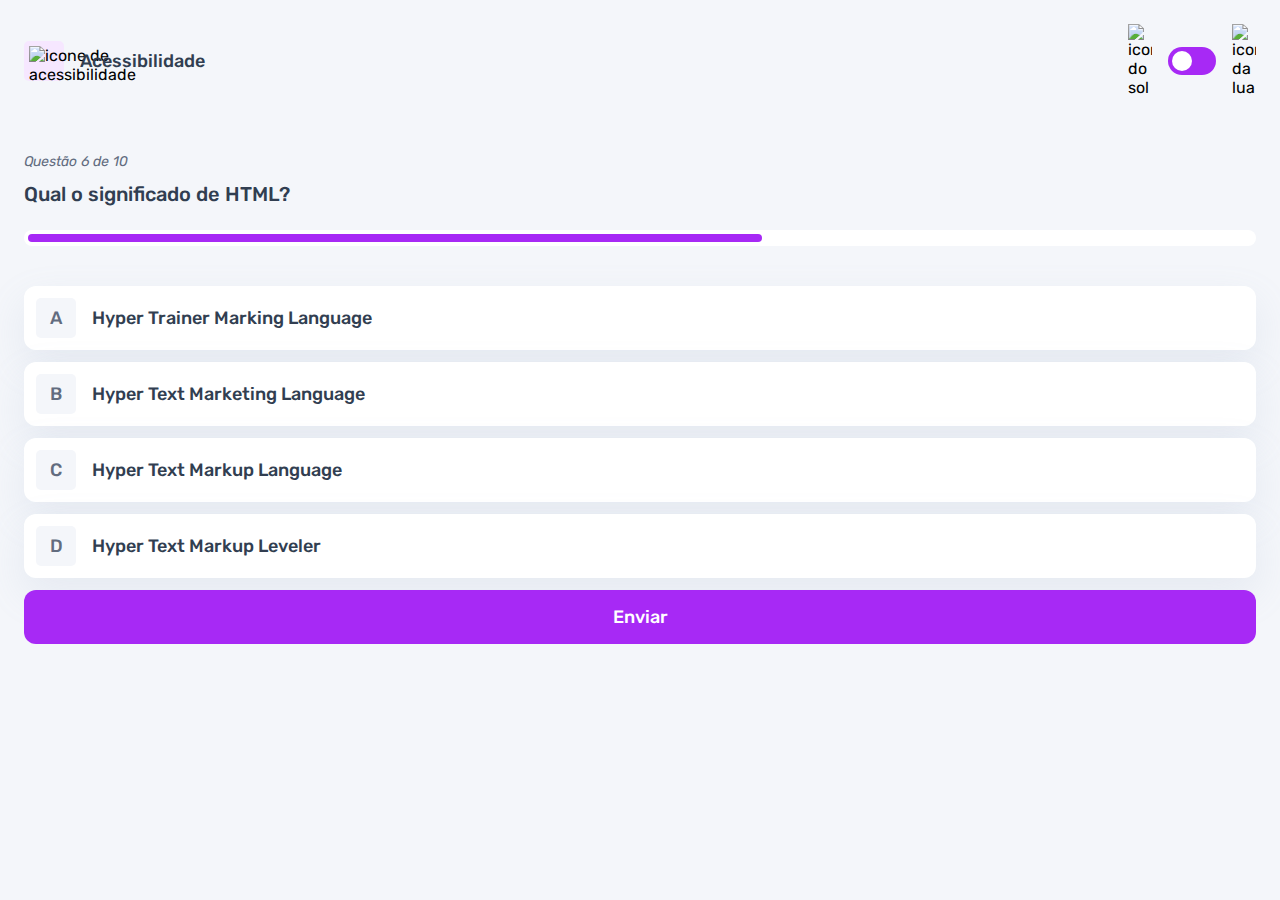
==== pages/quiz/quiz.html @ d7bd8a11 "adicionado o efeito da seleção das alternativas" ====
<!DOCTYPE html>
<html lang="en">
<head>
    <meta charset="UTF-8">
    <meta name="viewport" content="width=device-width, initial-scale=1.0">
    <link rel="preconnect" href="https://fonts.googleapis.com">
    <link rel="preconnect" href="https://fonts.gstatic.com" crossorigin>
    <link href="https://fonts.googleapis.com/css2?family=Rubik:ital,wght@0,300..900;1,300..900&display=swap" rel="stylesheet">
    <link rel="stylesheet" href="quiz.css">
    <title>Quiz App</title>
</head>
<body>
    <header>
        <div class="assunto">
            <div class="assunto_icone">
                <img src="../../assets/images/icon-accessibility.svg" alt="icone de acessibilidade">
            </div>

            <h1>Acessibilidade</h1>
        </div>

        <div class="tema">
            <img src="../../assets/images/icon-sun-dark.svg" alt="icone do sol">

            <button>
                <div></div>
            </button>

            <img src="../../assets/images/icon-moon-dark.svg" alt="icone da lua">
        </div>
    </header>

    <main>
        <section class="pergunta">
            <p>Questão 6 de 10</p>

            <h2>Qual o significado de HTML?</h2>

            <div class="barra_progresso">
                <div></div>
            </div>
        </section>

        <section class="alternativas">
            <form action="">
                <label for="alternativa_a">
                    <input type="radio" id="alternativa_a" name="alternativa">

                    <div>
                        <span>A</span>
                        Hyper Trainer Marking Language
                    </div>
                </label>  
                
                <label for="alternativa_b">
                    <input type="radio" id="alternativa_b" name="alternativa">

                    <div>
                        <span>B</span>
                        Hyper Text Marketing Language
                    </div>
                </label>

                <label for="alternativa_c">
                    <input type="radio" id="alternativa_c" name="alternativa">

                    <div>
                        <span>C</span>
                        Hyper Text Markup Language
                    </div>
                </label>

                <label for="alternativa_d">
                    <input type="radio" id="alternativa_d" name="alternativa">

                    <div>
                        <span>D</span>
                        Hyper Text Markup Leveler
                    </div>
                </label>
            </form>

            <button>Enviar</button>
        </section>
    </main>
</body>
</html>
---- pages/quiz/quiz.css ----
*{
    margin: 0;
    padding: 0;
    box-sizing: border-box;
    font-family: "Rubik", sans-serif;
    -webkit-font-smoothing: antialiased;
}

:root {
    --bg-color:#f4f6fa;
    --purple: #a729f5;
    --primary-text-color:#313e51;
    --secundary-text-color: #626c7f;
    --button-bg:#fff;
    --shadow: 0px 16px 40px 0px rgba(143, 160, 193, 0.14);
    --bg-html:#fff1e9;
    --bg-css:#e0fdef;
    --bg-Javascript:#ebf0ff;
    --bg-Acessibilidade:#f6e7ff;
    --white: #fff;
    --green: #26d782;
    --red: #ee5454;
    --bg-mobile: url(../../assets/images/pattern-background-mobile-light.svg);
    --bg-desktop: url(../../assets/images/pattern-background-desktop-light.svg);
}

body.escuro{
    --bg-color:#313e51;
    --bg-mobile: url(../../assets/images/pattern-background-mobile-dark.svg);
    --bg-desktop: url(../../assets/images/pattern-background-desktop-dark.svg);
    --primary-text-color:#fff;
    --secundary-text-color: #abc1e1;
    --button-bg:#3b4d66;
    --shadow: 0px 16px 40px 0px rgba(49, 62, 81, 0.14);
}

body{
    height: 100svh;
    background: var(--bg-mobile) var(--bg-color);
    background-repeat: no-repeat;
    background-size: cover;
}

header{
    display: flex;
    justify-content: space-between;
    padding: 16px 24px;
}

.assunto{
    display: flex;
    align-items: center;
    gap: 16px;
}
.assunto_icone{
    background: var(--bg-Acessibilidade);
    width: 40px;
    height: 40px;
    padding: 5px;
    border-radius: 5px;
}

.assunto_icone img{
    width: 100%;
}

.assunto h1{
    font-size: 18px;
    font-weight: 500;
    color: var(--primary-text-color);
}

.tema{
    padding: 8px 0;
    display: flex;
    align-items: center;
    gap: 8px;
}

.tema img{
    width: 16px;
}

.tema button{
    height:20px ;
    width:32px;
    background: var(--purple);
    border: 0;
    border-radius: 999px;
    padding: 4px;   
}

.tema button div{
    background: var(--white);
    width: 12px;
    height: 12px;
    border-radius: 999px;
}

main{
    padding: 32px 24px;
}

.pergunta{
    margin-bottom: 40px;
}

.pergunta p{
    font-style: italic;
    font-size: 14px;
    color: var(--secundary-text-color);
    margin-bottom: 12px;
}

.pergunta h2{
    font-size: 20px;
    font-weight: 500;
    color: var(--primary-text-color);
    line-height: 24px;
    margin-bottom: 24px;
}

.barra_progresso{
    background: var(--button-bg);
    height: 16px;
    padding: 4px;
    border-radius: 999px;
}

.barra_progresso div{
    height: 100%;
    width: 60%;
    background: var(--purple);
    border-radius: 999px;
}

.alternativas form{
    display: flex;
    flex-direction: column;
    gap: 12px;
    margin-bottom: 12px;
}

.alternativas label{
    padding: 12px;
    background: var(--button-bg);
    display: block;
    font-size: 18px;
    font-weight: 500;
    border-radius: 12px;
    box-shadow: var(--shadow);
    color: var(--primary-text-color);
}

.alternativas label:has(input:checked) {
    outline: 3px solid var(--purple);

    & span {
        background: var(--purple);
        color: var(--white);
    }
}

.alternativas input{
    display: none;
}

.alternativas div{
    display: flex;
    align-items: center;
    gap: 16px;
}

.alternativas div span{
    display: block;
    width: 40px;
    height: 40px;
    background: var(--bg-color);
    border-radius: 5px;
    color: var(--secundary-text-color);

    display: flex;
    align-items: center;
    justify-content: center;
    flex-shrink: 0;
}

.alternativas button{
    padding: 16px;
    border-radius: 12px;
    border: none;
    background: var(--purple);
    color: var(--white);
    width: 100%;

    font-size: 18px;
    font-weight: 500;
}

@media(min-width: 1100px){
    .tema{
        gap: 16px;
    }

    .tema img{
        width: 24px;
    }

    .tema button{
        width: 48px;
        height: 28px;
    }

    .tema button div{
        width: 20px;
        height: 20px;
    }
}
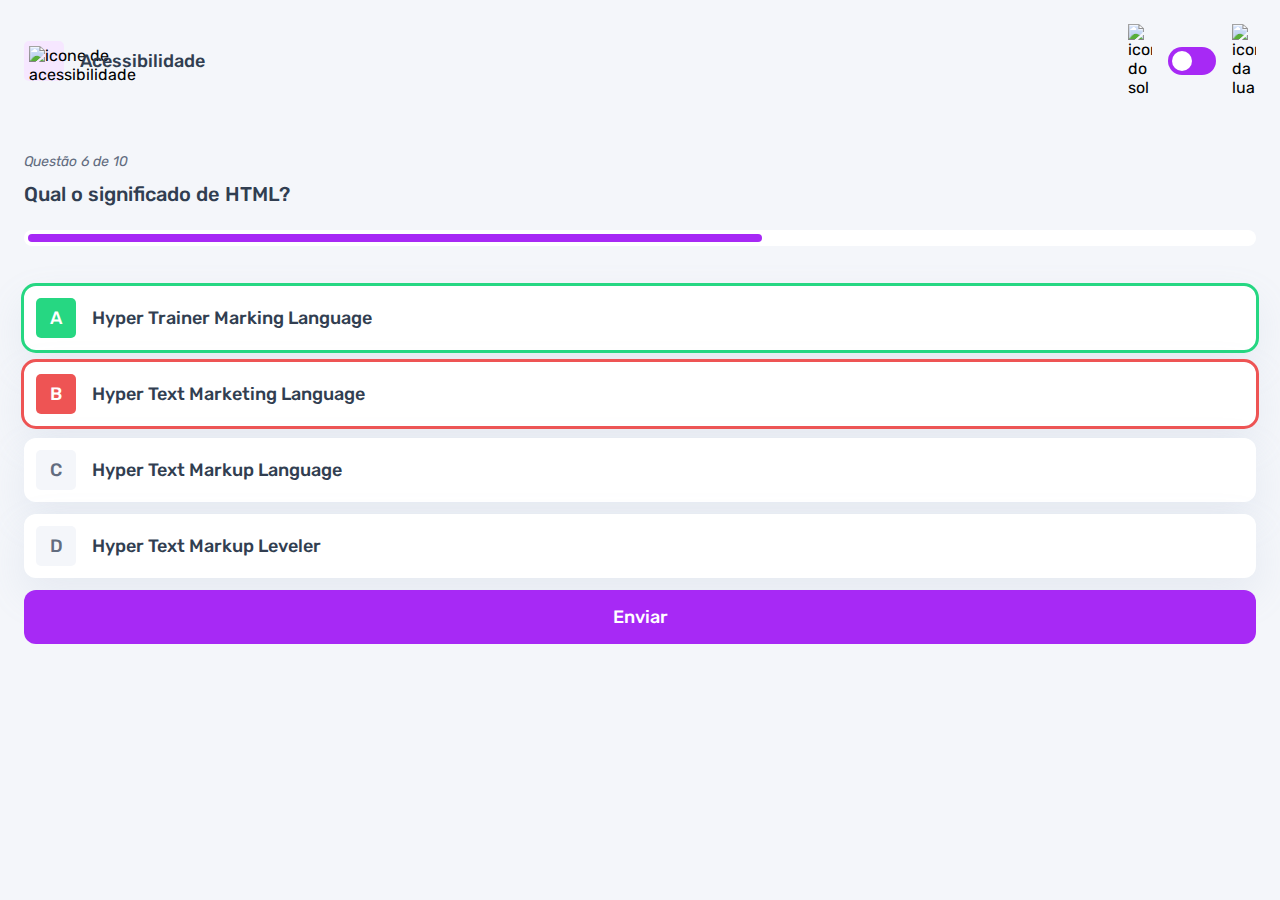
==== commit d19fe190: "adicionado o efeito para alternativas corretas e erradas" ====
--- a/pages/quiz/quiz.html
+++ b/pages/quiz/quiz.html
@@ -43,7 +43,7 @@
 
         <section class="alternativas">
             <form action="">
-                <label for="alternativa_a">
+                <label for="alternativa_a" id="correta">
                     <input type="radio" id="alternativa_a" name="alternativa">
 
                     <div>
@@ -52,7 +52,7 @@
                     </div>
                 </label>  
                 
-                <label for="alternativa_b">
+                <label for="alternativa_b" id="errada">
                     <input type="radio" id="alternativa_b" name="alternativa">
 
                     <div>
--- a/pages/quiz/quiz.css
+++ b/pages/quiz/quiz.css
@@ -161,6 +161,24 @@
     }
 }
 
+.alternativas label#correta {
+    outline: 3px solid var(--green);
+
+    & span {
+        background: var(--green);
+        color: var(--white);
+    }
+}
+
+.alternativas label#errada {
+    outline: 3px solid var(--red);
+
+    & span {
+        background: var(--red);
+        color: var(--white);
+    }
+}
+
 .alternativas input{
     display: none;
 }
@@ -198,6 +216,7 @@
 }
 
 @media(min-width: 1100px){
+    
     .tema{
         gap: 16px;
     }
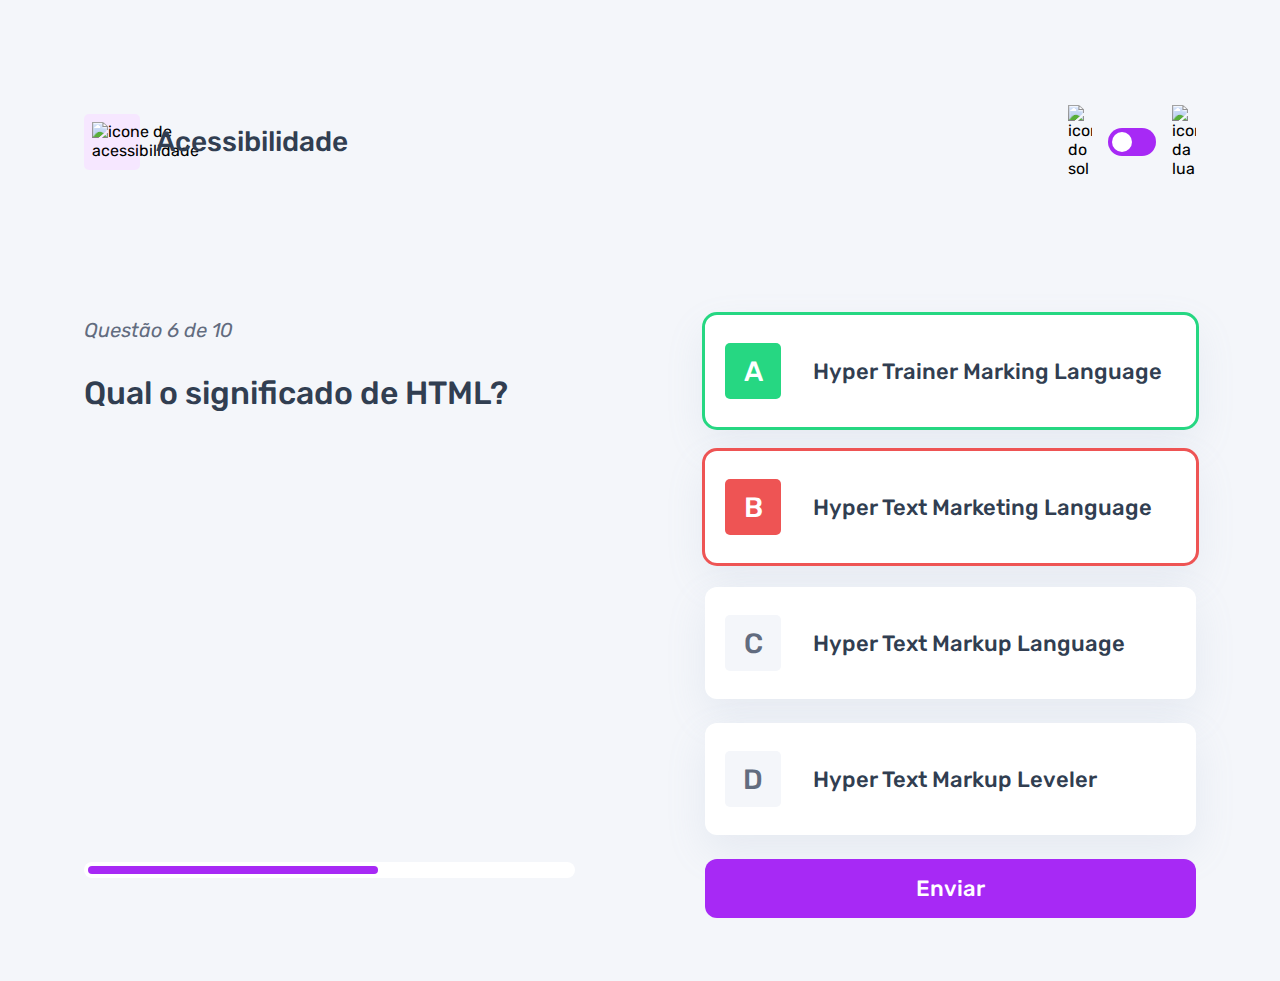
==== commit 6494034e: "adicionada a responsividade para o desktop" ====
--- a/pages/quiz/quiz.html
+++ b/pages/quiz/quiz.html
@@ -32,10 +32,12 @@
 
     <main>
         <section class="pergunta">
-            <p>Questão 6 de 10</p>
+            <div>
+                <p>Questão 6 de 10</p>
 
-            <h2>Qual o significado de HTML?</h2>
-
+                <h2>Qual o significado de HTML?</h2>
+            </div>
+                
             <div class="barra_progresso">
                 <div></div>
             </div>
--- a/pages/quiz/quiz.css
+++ b/pages/quiz/quiz.css
@@ -216,6 +216,21 @@
 }
 
 @media(min-width: 1100px){
+    header{
+        margin-block: 81px;
+        max-width: 1160px;
+        margin-inline: auto;
+    }
+
+    .assunto_icone {
+        width: 56px;
+        height: 56px;
+        padding: 8px;
+    }
+
+    .assunto h1{
+        font-size: 28px;
+    }
     
     .tema{
         gap: 16px;
@@ -234,4 +249,57 @@
         width: 20px;
         height: 20px;
     }
+
+    main{
+        max-width: 1160px;
+        margin-inline: auto;
+
+        display: flex;
+        gap: 130px;
+    }
+
+    section{
+        width: 100%;
+    }
+
+    .pergunta{
+        display: flex;
+        flex-direction: column;
+        justify-content: space-between;
+    }
+
+    .pergunta p{
+        font-size: 20px;
+        line-height: 30px;
+        margin-bottom: 27px;
+    }
+
+    .pergunta h2{
+        font-size: 32px;
+        line-height: 42px;
+    }
+
+    .alternativas form{
+        gap: 24px;
+        margin-bottom: 24px;
+    }
+
+    .alternativas label{
+        font-size: 22px;
+        padding: 28px 20px;
+    }
+
+    .alternativas div{
+        gap: 32px;
+    }
+
+    .alternativas div span{
+        width: 56px;
+        height: 56px;
+        font-size: 28px;
+    }
+
+    .alternativas button{
+        font-size: 22px;
+    }
 }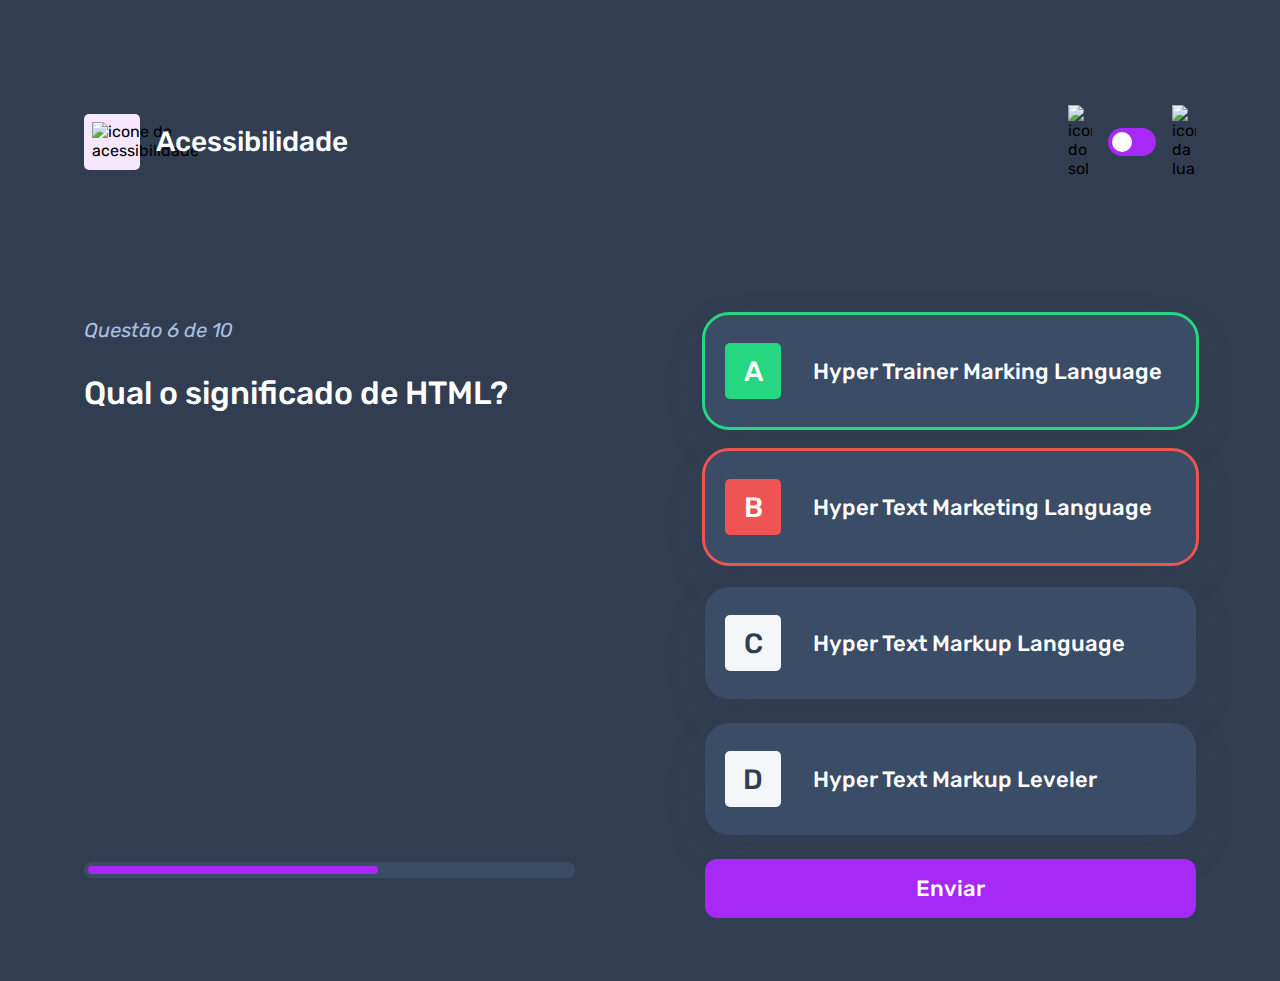
==== commit 1b34415f: "ajuste das cores do tema dark" ====
--- a/pages/quiz/quiz.html
+++ b/pages/quiz/quiz.html
@@ -9,7 +9,7 @@
     <link rel="stylesheet" href="quiz.css">
     <title>Quiz App</title>
 </head>
-<body>
+<body class="escuro">
     <header>
         <div class="assunto">
             <div class="assunto_icone">
--- a/pages/quiz/quiz.css
+++ b/pages/quiz/quiz.css
@@ -8,7 +8,10 @@
 
 :root {
     --bg-color:#f4f6fa;
+    --bg-span:#f4f6fa;
+    --color-span:#626c7f;
     --purple: #a729f5;
+    --purple-hover:rgb(167, 41, 245, 0.7);
     --primary-text-color:#313e51;
     --secundary-text-color: #626c7f;
     --button-bg:#fff;
@@ -26,6 +29,7 @@
 
 body.escuro{
     --bg-color:#313e51;
+    --color-span:#313e51;
     --bg-mobile: url(../../assets/images/pattern-background-mobile-dark.svg);
     --bg-desktop: url(../../assets/images/pattern-background-desktop-dark.svg);
     --primary-text-color:#fff;
@@ -152,6 +156,12 @@
     color: var(--primary-text-color);
 }
 
+.alternativas label:hover{
+    & span{
+        background: var(--bg-Acessibilidade);
+        color: var(--purple);
+    }
+}
 .alternativas label:has(input:checked) {
     outline: 3px solid var(--purple);
 
@@ -193,9 +203,9 @@
     display: block;
     width: 40px;
     height: 40px;
-    background: var(--bg-color);
+    background: var(--bg-span);
     border-radius: 5px;
-    color: var(--secundary-text-color);
+    color: var(--color-span);
 
     display: flex;
     align-items: center;
@@ -213,8 +223,13 @@
 
     font-size: 18px;
     font-weight: 500;
-}
-
+    transition: background 0.3s;
+}
+
+.alternativas button:hover{
+    background: var(--purple-hover);
+    cursor: pointer;
+}
 @media(min-width: 1100px){
     header{
         margin-block: 81px;
@@ -287,6 +302,7 @@
     .alternativas label{
         font-size: 22px;
         padding: 28px 20px;
+        border-radius: 24px;
     }
 
     .alternativas div{
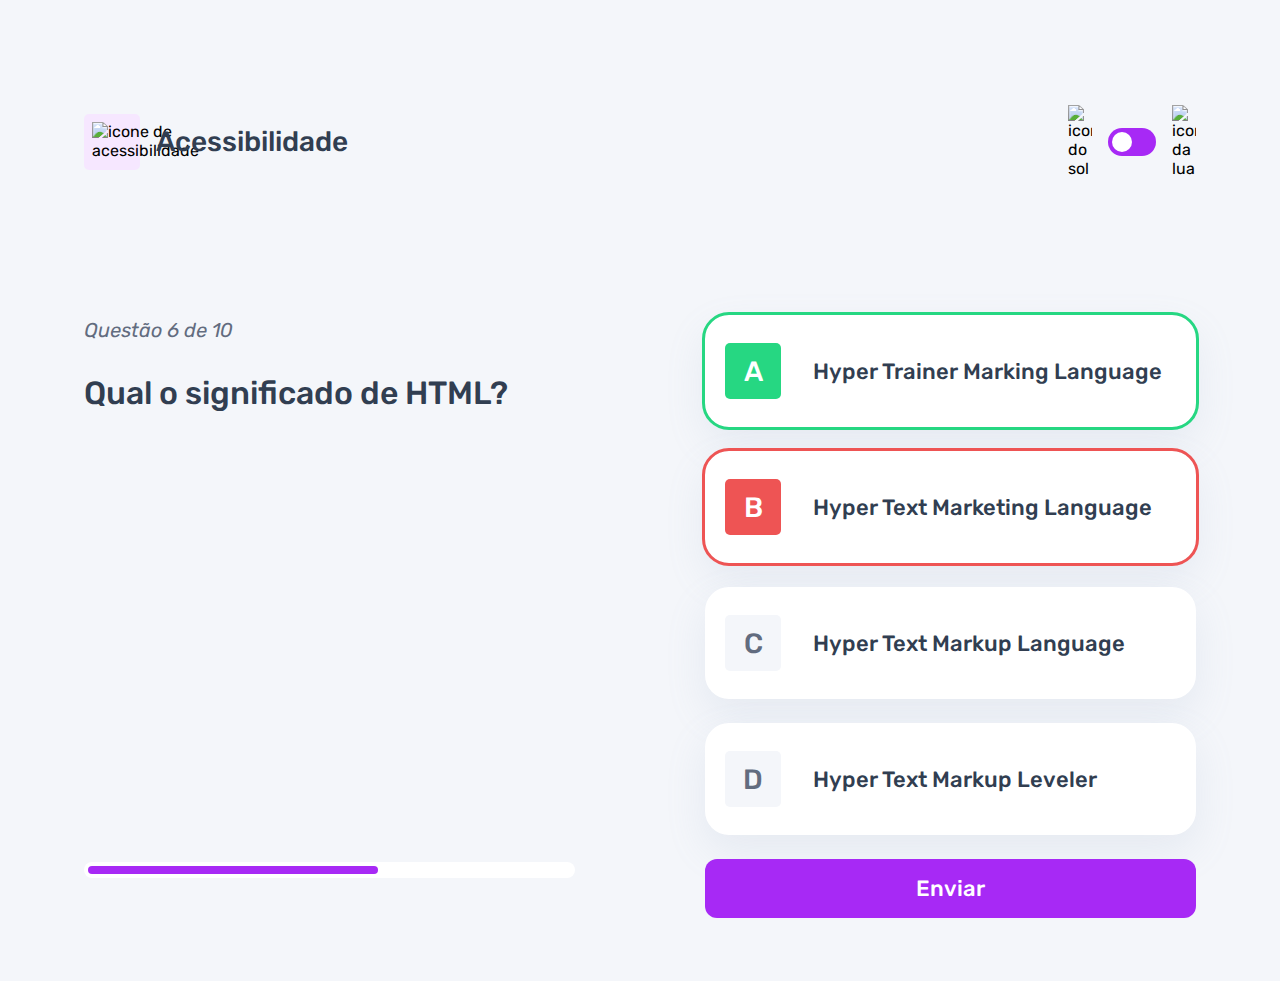
==== commit 6d7af17e: "ajuste do fundo para o desktop no quiz.html" ====
--- a/pages/quiz/quiz.html
+++ b/pages/quiz/quiz.html
@@ -9,7 +9,7 @@
     <link rel="stylesheet" href="quiz.css">
     <title>Quiz App</title>
 </head>
-<body class="escuro">
+<body>
     <header>
         <div class="assunto">
             <div class="assunto_icone">
--- a/pages/quiz/quiz.css
+++ b/pages/quiz/quiz.css
@@ -231,6 +231,11 @@
     cursor: pointer;
 }
 @media(min-width: 1100px){
+    body{
+        background: var(--bg-desktop) var(--bg-color);
+        background-size: cover;
+        background-repeat: no-repeat;
+    }
     header{
         margin-block: 81px;
         max-width: 1160px;
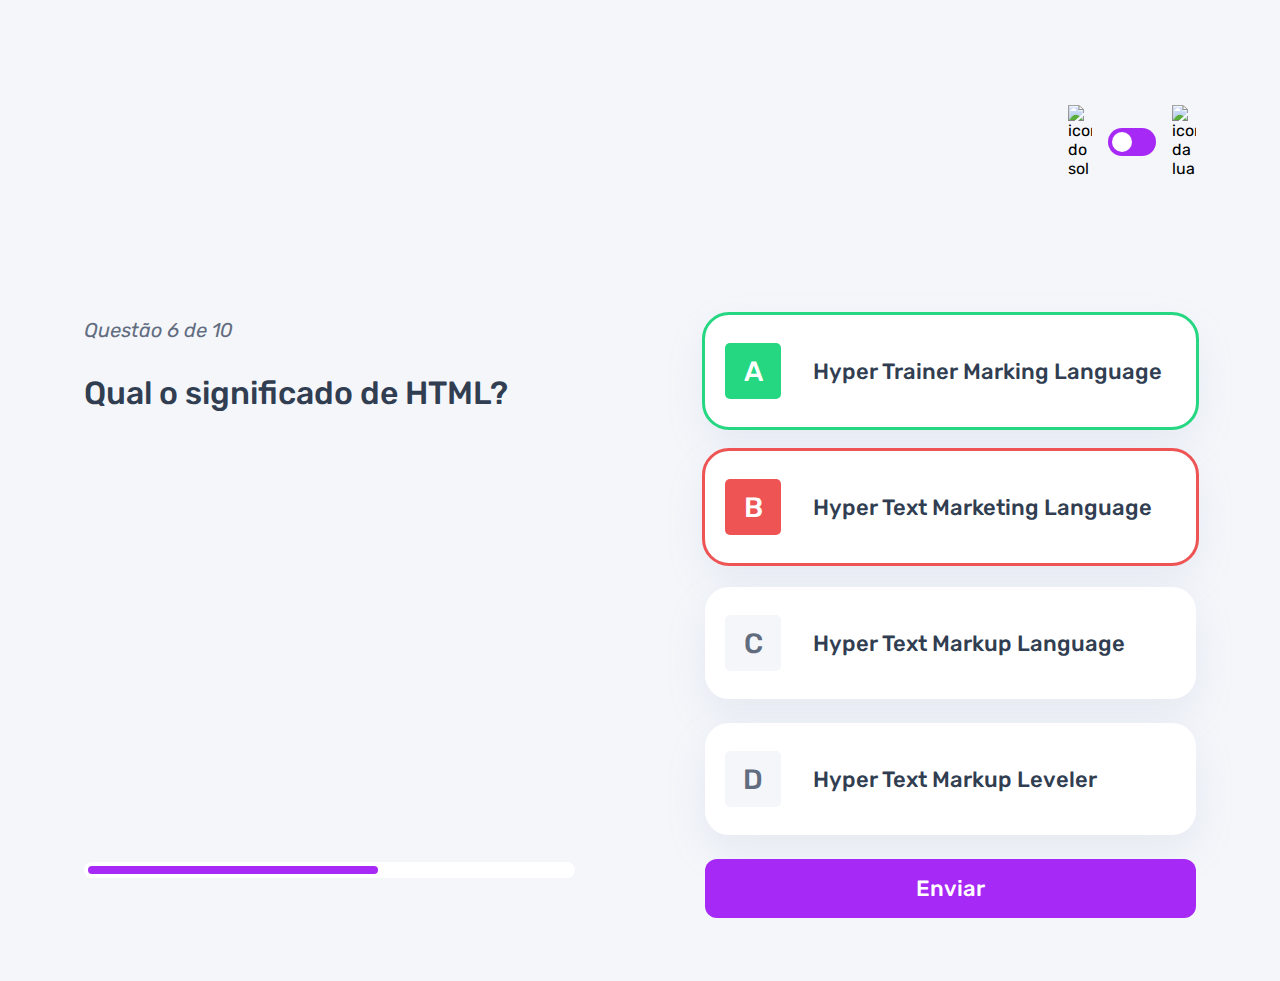
==== commit a3f04777: "alteração dinamica do assunto da pagina" ====
--- a/pages/quiz/quiz.html
+++ b/pages/quiz/quiz.html
@@ -7,16 +7,17 @@
     <link rel="preconnect" href="https://fonts.gstatic.com" crossorigin>
     <link href="https://fonts.googleapis.com/css2?family=Rubik:ital,wght@0,300..900;1,300..900&display=swap" rel="stylesheet">
     <link rel="stylesheet" href="quiz.css">
+    <script src="quiz.js" type="module" defer></script>
     <title>Quiz App</title>
 </head>
 <body>
     <header>
         <div class="assunto">
             <div class="assunto_icone">
-                <img src="../../assets/images/icon-accessibility.svg" alt="icone de acessibilidade">
+                <img src="" alt="">
             </div>
 
-            <h1>Acessibilidade</h1>
+            <h1></h1>
         </div>
 
         <div class="tema">
--- a/pages/quiz/quiz.css
+++ b/pages/quiz/quiz.css
@@ -57,11 +57,26 @@
     gap: 16px;
 }
 .assunto_icone{
-    background: var(--bg-Acessibilidade);
     width: 40px;
     height: 40px;
     padding: 5px;
     border-radius: 5px;
+}
+
+.assunto_icone.html{
+    background: var(--bg-html);
+}
+
+.assunto_icone.css{
+    background: var(--bg-css);
+}
+
+.assunto_icone.javascript{
+    background: var(--bg-Javascript);
+}
+
+.assunto_icone.acessibilidade{
+    background: var(--bg-Acessibilidade);
 }
 
 .assunto_icone img{
@@ -92,6 +107,8 @@
     border: 0;
     border-radius: 999px;
     padding: 4px;   
+    display: flex;
+    cursor: pointer;
 }
 
 .tema button div{
@@ -234,7 +251,7 @@
     body{
         background: var(--bg-desktop) var(--bg-color);
         background-size: cover;
-        background-repeat: no-repeat;
+        background-repeat: no-repeat;   
     }
     header{
         margin-block: 81px;
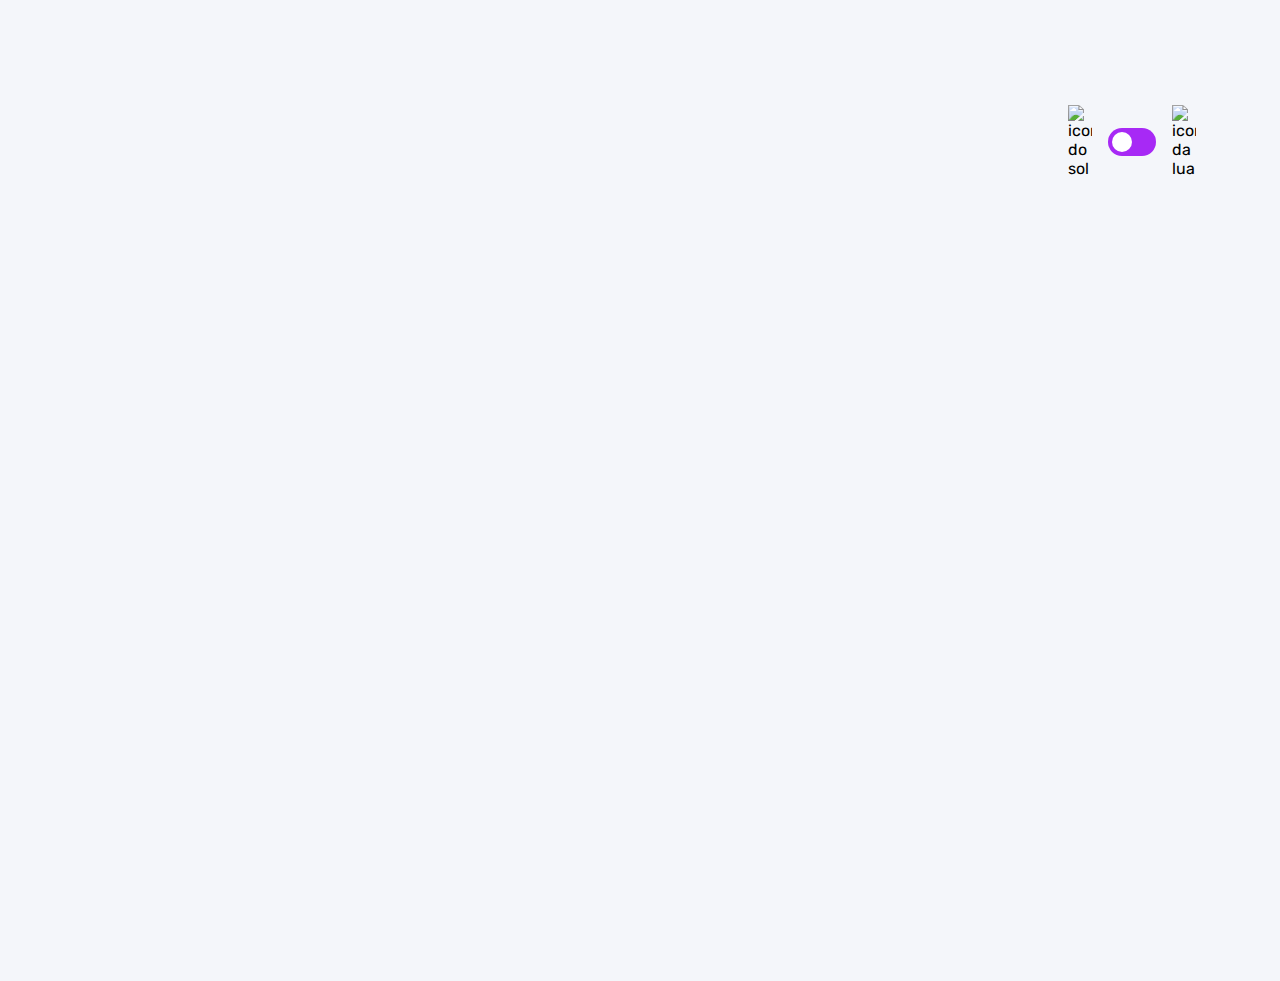
==== commit d6796e51: "adicionadas as funções de buscar as perguntas e montaras perguntas no html" ====
--- a/pages/quiz/quiz.html
+++ b/pages/quiz/quiz.html
@@ -32,59 +32,6 @@
     </header>
 
     <main>
-        <section class="pergunta">
-            <div>
-                <p>Questão 6 de 10</p>
-
-                <h2>Qual o significado de HTML?</h2>
-            </div>
-                
-            <div class="barra_progresso">
-                <div></div>
-            </div>
-        </section>
-
-        <section class="alternativas">
-            <form action="">
-                <label for="alternativa_a" id="correta">
-                    <input type="radio" id="alternativa_a" name="alternativa">
-
-                    <div>
-                        <span>A</span>
-                        Hyper Trainer Marking Language
-                    </div>
-                </label>  
-                
-                <label for="alternativa_b" id="errada">
-                    <input type="radio" id="alternativa_b" name="alternativa">
-
-                    <div>
-                        <span>B</span>
-                        Hyper Text Marketing Language
-                    </div>
-                </label>
-
-                <label for="alternativa_c">
-                    <input type="radio" id="alternativa_c" name="alternativa">
-
-                    <div>
-                        <span>C</span>
-                        Hyper Text Markup Language
-                    </div>
-                </label>
-
-                <label for="alternativa_d">
-                    <input type="radio" id="alternativa_d" name="alternativa">
-
-                    <div>
-                        <span>D</span>
-                        Hyper Text Markup Leveler
-                    </div>
-                </label>
-            </form>
-
-            <button>Enviar</button>
-        </section>
     </main>
 </body>
 </html>--- a/pages/quiz/quiz.css
+++ b/pages/quiz/quiz.css
@@ -150,7 +150,6 @@
 
 .barra_progresso div{
     height: 100%;
-    width: 60%;
     background: var(--purple);
     border-radius: 999px;
 }
